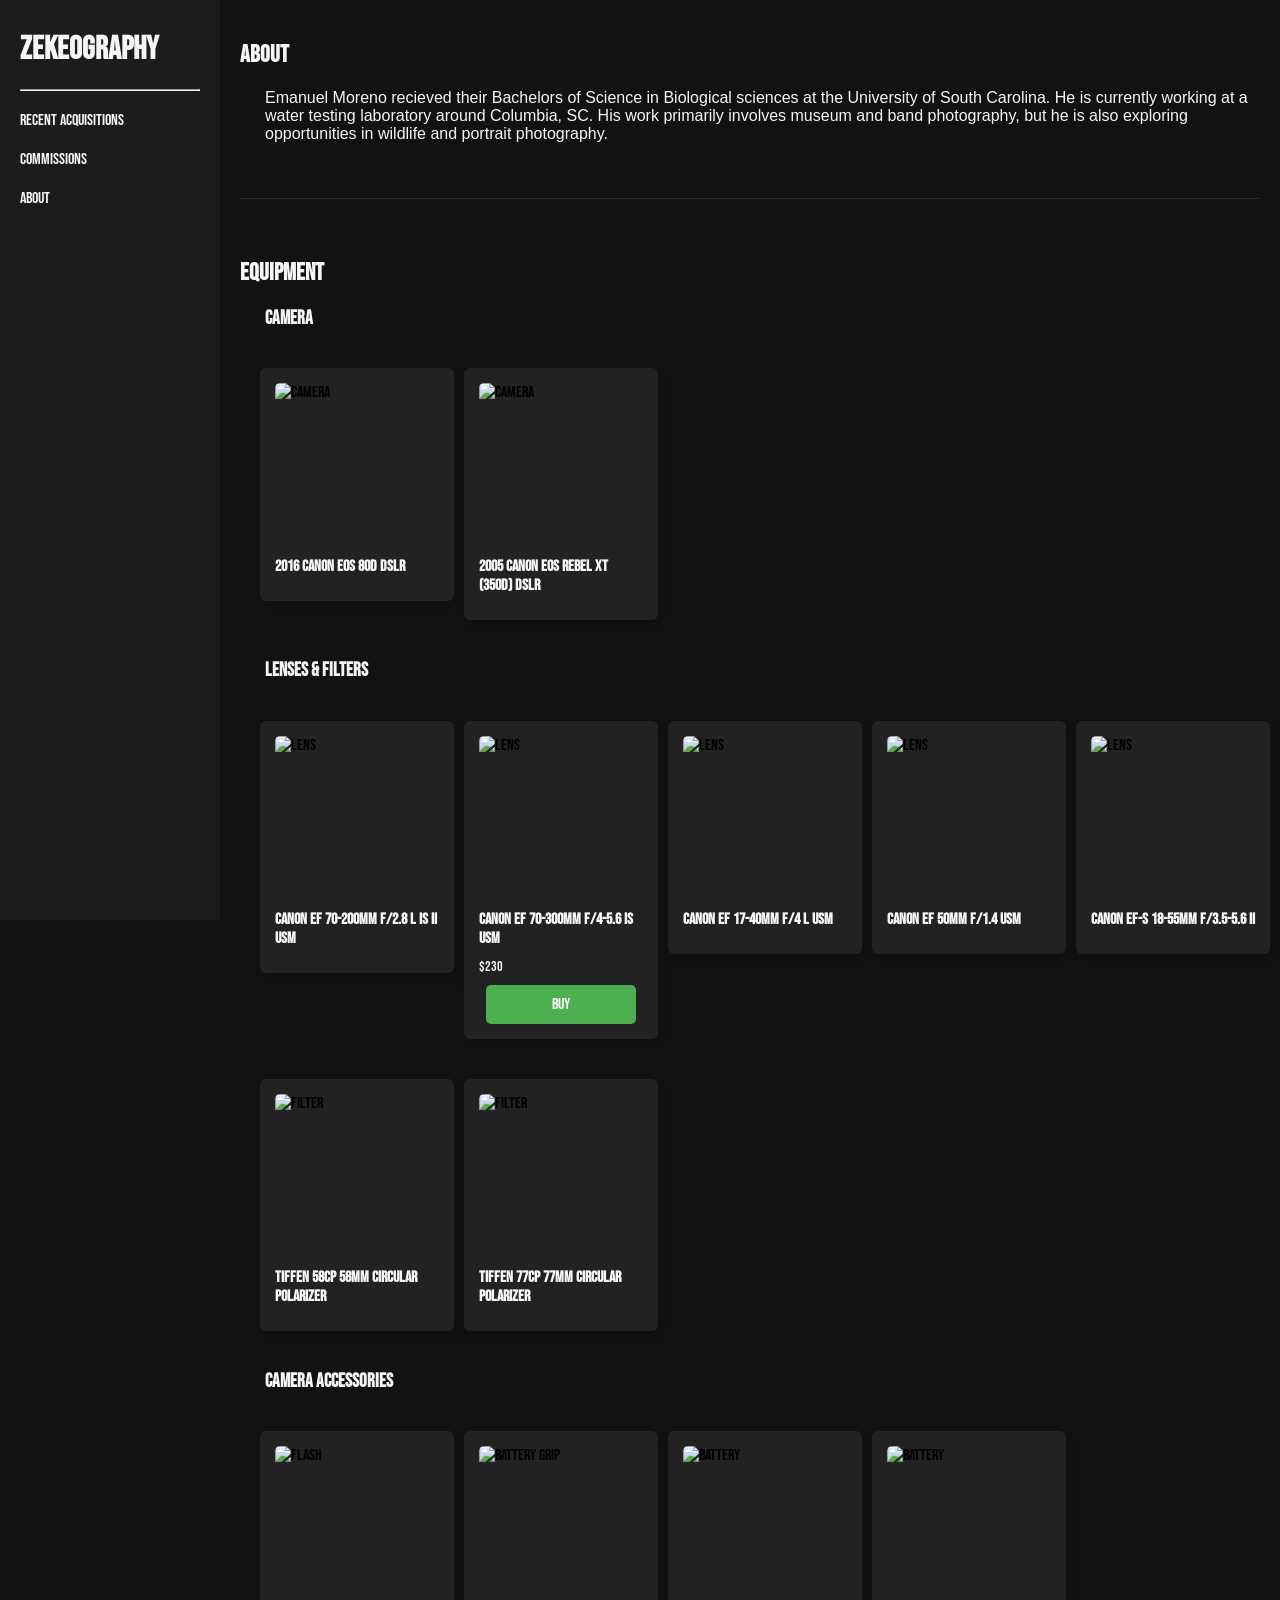
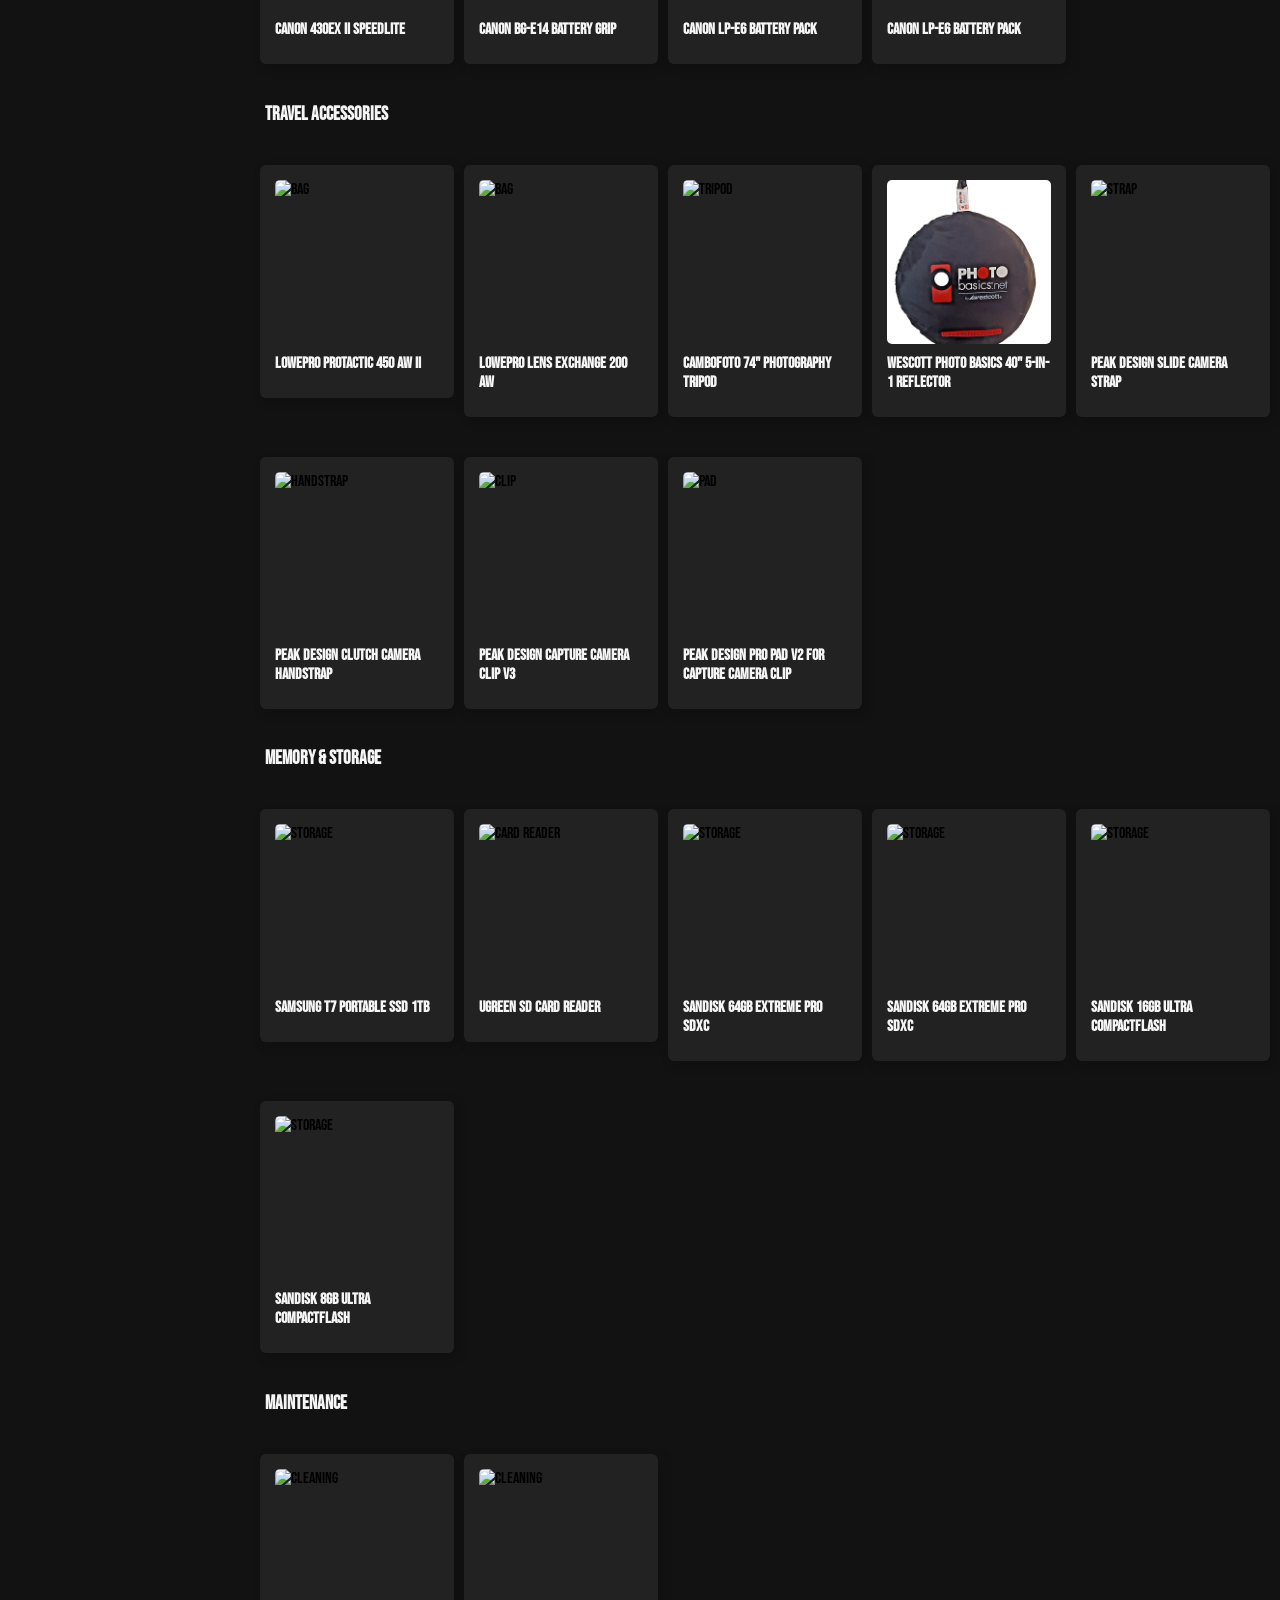
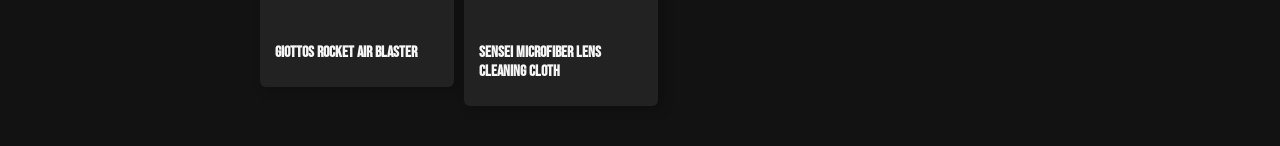
==== about.html @ 1200cd2f "renew domain update 2" ====
<!DOCTYPE html>
<html lang="en">
<head>
    <meta charset="UTF-8">
    <meta name="viewport" content="width=device-width, initial-scale=1.0">
    <title>about | zekeography</title>
    <link rel="icon" type="image/png" href="images/icona.png">
    <link rel="stylesheet" href="css/styles.css">
</head>
<!--CODE BY EMANUEL ADRIAN MORENO-->
<body>
    <script src="scripts/toggleNav.js"></script>
    <button class="sidebar-toggle"></button>
    <div class="container">
        <nav id="sidebar" class="sidebar">
            <ul>
                <li class="sidebarname">zekeography</li>
                <hr>
                <li><a href="gallery.html">recent acquisitions</a></li>
                <li><a href="commissions.html">commissions</a></li>
                <li><a href="about.html">about</a></li>
            </ul>
        </nav>      

        <main class="content">
            <section id="home">
                <div>
                    <h1>About</h1>
                    <p class="ind" style="font-family: Arial, sans-serif;">Emanuel Moreno recieved their Bachelors of Science in Biological sciences at the University of South Carolina. He is currently working at a water testing laboratory around Columbia, SC. His work primarily involves museum and band photography, but he is also exploring opportunities in wildlife and portrait photography.</p>
                    <br><hr class="hr-style"><br>
                    <h2>Equipment</h2>
                    <div class="section">
                        <h3 class="ind">Camera</h3>

                        <div class="grid-container">
                            <div class="grid-item">
                                <img src="images/equipment/80d.png" alt="Camera">
                                <h4>2016 Canon EOS 80D DSLR</h4>
                            </div>
                            <div class="grid-item">
                                <img src="images/equipment/rebelxt.png" alt="Camera">
                                <h4>2005 Canon EOS REBEL XT (350D) DSLR</h4>
                            </div>
                        </div>
                        </div>
                        
                        <div class="section">
                            <h3 class="ind">Lenses & Filters</h3>
                            <div class="grid-container">
                                <div class="grid-item">
                                    <img src="images/equipment/70-200mm.png" alt="Lens">
                                    <h4>Canon EF 70-200mm f/2.8 L IS II USM</h4>
                                </div>
                                <div class="grid-item buy-container">
                                    <img src="images/equipment/70-300mm.png" alt="Lens">
                                    <h4>Canon EF 70-300mm f/4-5.6 IS USM</h4>
                                    <p class="price">$230</p>
                                    <a href="https://account.venmo.com/u/EdibleTwix" target="_blank" class="buy-button">Buy</a>
                                </div>
                                <div class="grid-item">
                                    <img src="images/equipment/17-40mm.png" alt="Lens">
                                    <h4>Canon EF 17-40mm f/4 L USM</h4>
                                </div>
                                <div class="grid-item">
                                    <img src="images/equipment/50mm.png" alt="Lens">
                                    <h4>Canon EF 50mm f/1.4 USM</h4>
                                </div>
                                <div class="grid-item">
                                    <img src="images/equipment/18-55mm.png" alt="Lens">
                                    <h4>Canon EF-S 18-55mm f/3.5-5.6 II</h4>
                                </div>
                                <div class="grid-item">
                                    <img src="images/equipment/tiffen_58mm_cpl.png" alt="Filter">
                                    <h4>Tiffen 58CP 58mm Circular Polarizer</h4>
                                </div>
                                <div class="grid-item">
                                    <img src="images/equipment/tiffen_77mm_cpl.png" alt="Filter">
                                    <h4>Tiffen 77CP 77mm Circular Polarizer</h4>
                                </div>
                            </div>
                        </div>
                        
                        <div class="section">
                            <h3 class="ind">Camera Accessories</h3>
                            <div class="grid-container">
                                <div class="grid-item">
                                    <img src="images/equipment/speedlite.png" alt="Flash">
                                    <h4>Canon 430EX II Speedlite</h4>
                                </div>
                                <div class="grid-item">
                                    <img src="images/equipment/battery_grip.png" alt="Battery Grip">
                                    <h4>Canon BG-E14 Battery Grip</h4>
                                </div>
                                <div class="grid-item">
                                    <img src="images/equipment/battery_pack.png" alt="Battery">
                                    <h4>Canon LP-E6 Battery Pack</h4>
                                </div>
                                <div class="grid-item">
                                    <img src="images/equipment/battery_pack.png" alt="Battery">
                                    <h4>Canon LP-E6 Battery Pack</h4>
                                </div>
                            </div>
                        </div>
                        
                        <div class="section">
                            <h3 class="ind">Travel Accessories</h3>
                            <div class="grid-container">
                                <div class="grid-item">
                                    <img src="images/equipment/lowepro_protactic.png" alt="Bag">
                                    <h4>Lowepro ProTactic 450 AW II</h4>
                                </div>
                                <div class="grid-item">
                                    <img src="images/equipment/lowepro_lens_exchange.png" alt="Bag">
                                    <h4>Lowepro Lens Exchange 200 AW</h4>
                                </div>
                                <div class="grid-item">
                                    <img src="images/equipment/tripod.png" alt="Tripod">
                                    <h4>CAMBOFOTO 74" Photography Tripod</h4>
                                </div>
                                <div class="grid-item">
                                    <img src="images/equipment/reflector.png" alt="Reflector">
                                    <h4>Wescott Photo Basics 40" 5-in-1 Reflector</h4>
                                </div>
                                <div class="grid-item">
                                    <img src="images/equipment/pd_slide.png" alt="Strap">
                                    <h4>Peak Design Slide Camera Strap</h4>
                                </div>
                                <div class="grid-item">
                                    <img src="images/equipment/pd_clutch.png" alt="Handstrap">
                                    <h4>Peak Design Clutch Camera Handstrap</h4>
                                </div>
                                <div class="grid-item">
                                    <img src="images/equipment/pd_clip.png" alt="Clip">
                                    <h4>Peak Design Capture Camera Clip V3</h4>
                                </div>
                                <div class="grid-item">
                                    <img src="images/equipment/pd_pad.png" alt="Pad">
                                    <h4>Peak Design Pro Pad V2 for Capture Camera Clip</h4>
                                </div>
                            </div>
                        </div>
                        
                        <div class="section">
                            <h3 class="ind">Memory & Storage</h3>
                            <div class="grid-container">
                                <div class="grid-item">
                                    <img src="images/equipment/samsung_t7.png" alt="Storage">
                                    <h4>SAMSUNG T7 Portable SSD 1TB</h4>
                                </div>
                                <div class="grid-item">
                                    <img src="images/equipment/ugreen_reader.png" alt="Card Reader">
                                    <h4>UGREEN SD Card Reader</h4>
                                </div>
                                <div class="grid-item">
                                    <img src="images/equipment/sandisk_64.png" alt="Storage">
                                    <h4>SanDisk 64GB Extreme PRO SDXC</h4>
                                </div>
                                <div class="grid-item">
                                    <img src="images/equipment/sandisk_64.png" alt="Storage">
                                    <h4>SanDisk 64GB Extreme PRO SDXC</h4>
                                </div>
                                <div class="grid-item">
                                    <img src="images/equipment/sandisk_16.png" alt="Storage">
                                    <h4>SanDisk 16GB Ultra CompactFlash</h4>
                                </div>
                                <div class="grid-item">
                                    <img src="images/equipment/sandisk_8.png" alt="Storage">
                                    <h4>SanDisk 8GB Ultra CompactFlash</h4>
                                </div>
                            </div>
                        </div>
                        
                        <div class="section">
                            <h3 class="ind">Maintenance</h3>
                            <div class="grid-container">
                                <div class="grid-item">
                                    <img src="images/equipment/giottos_rocket.png" alt="Cleaning">
                                    <h4>Giottos Rocket Air Blaster</h4>
                                </div>
                                <div class="grid-item">
                                    <img src="images/equipment/sensei_microfiber.png" alt="Cleaning">
                                    <h4>Sensei Microfiber Lens Cleaning Cloth</h4>
                                </div>
                            </div>
                        </div>

                </div>
            </section>
        </main>
    </div>
    <div id="footer"></div>
    <script src="scripts/loadFooter.js"></script>
</body>
</html>
---- css/styles.css ----
/* GENERAL */
@font-face {
    font-family: 'Bebas Neue';
    src: url('../fonts/BebasNeue-Regular.ttf') format('truetype');
    font-weight: normal;
    font-style: normal;
}

body {
    margin: 0;
    font-family: 'Bebas Neue', sans-serif;
    background-color: #121212 ;
}

.container {
    display: flex;
}

.sidebar {
    width: 200px;
    background-color: #1C1C1C ;
    padding: 10px;
    position: fixed;
    height: 100%;
    left: 0;
    transition: left 0.3s ease;
    z-index: 1000;
}

.sidebar ul {
    list-style-type: none;
    padding: 0;
    margin-left: 10px;
    margin-right: 10px;
}

.sidebar ul li {
    margin: 20px 0;
}

.sidebar ul li a {
    color: #F5F5F5 ;
    text-decoration: none;
}

.sidebarname {
    color: #F5F5F5 ;
    text-decoration: none;
    font-size: 24pt;
    font-weight: bold;
}

.sidebar ul li a:hover {
    text-decoration: underline;
}

.sidebar.closed {
    left: -220px;
}

.sidebar-toggle {
    display: none;
    width: 30px;
    height: 60px;
    font-size: 16px;
    background-color: #333;
    color: #F5F5F5 ;
    border: none;
    cursor: pointer;
    position: fixed;
    top: 50%;
    transform: translateY(-50%);
    z-index: 1000;
    transition: left 0.3s ease;
}

.content {
    padding: 20px;
    width: 100%;
    margin-left: 220px;
}

.ind {
    margin-left: 25px;
}

p, h1, h2, h3, footer, label {
    color: #F5F5F5 ;
}

a:hover {
    text-decoration: none;
}

.hr-style {
    border: none;
    height: 1px;
    background-color: #2B2B2B;
    margin: 20px 0;
}

/* HOME */
h4 {
    color: #F5F5F5 ;
    margin-top: 10px;
    margin-bottom: 10px;
}
.grid-container {
    display: grid;
    grid-template-columns: repeat(auto-fill, minmax(150px, 1fr));
    gap: 40px;
    padding: 20px;
    max-width: 100%;
    margin: 0;
    justify-content: start;
}

.grid-item {
    background: #222;
    width: 100%;
    aspect-ratio: 1 / 1;
    padding: 15px;
    border-radius: 6px;
    box-shadow: 4px 4px 12px rgba(0, 0, 0, 0.2);
    display: flex;
    flex-direction: column;
    align-items: start;
    justify-content: space-between;
    transition: transform 0.2s ease-in-out, box-shadow 0.2s ease-in-out;
    box-sizing: content-box;
}

.grid-item:hover {
    box-shadow: 6px 6px 15px rgba(0, 0, 0, 0.3);
}

.grid-item img {
    width: 100%;
    height: 100%;
    aspect-ratio: 1 / 1;
    object-fit: cover;
    border-radius: 5px;
}

.grid-item p {
    color: #f0f0f0;
    font-size: 14px;
    font-weight: 500;
    margin: 0;
    text-align: left;
}

.buy-button {
    background-color: #4CAF50;
    color: white;
    padding: 10px 40%;
    text-decoration: none;
    text-align: center;
    margin-top: 10px;
    border-radius: 5px;
    align-self: center;
}
.buy-button:hover {
    background-color: #378139;
}

/* GALLERY */
.gallery {
    display: flex;
    flex-wrap: wrap;
    justify-content: center;
    gap: 20px;
    margin: auto;
}

.gallery-item {
    width: 48%;
    margin: 1% 0;
    aspect-ratio: 1 / 1;
    display: flex;
    flex-direction: column;
    align-items: center;
}

.gallery-item img {
    width: 100%;
    height: 100%;
    max-height: 100%;
    object-fit: contain;
    cursor: pointer;
    transition: filter 0.3s ease;
}

.gallery-item img:hover {
    filter: brightness(70%);
}

.modal {
    display: none;
    position: fixed;
    top: 0;
    left: 0;
    width: 100%;
    height: 100%;
    background: rgba(0, 0, 0, 0.8);
    z-index: 1000;
    justify-content: center;
    align-items: center;
    opacity: 0;
    transition: opacity 0.3s ease;
}

.modal.active {
    display: flex;
    opacity: 1;
}

.modal img {
    max-width: 80%;
    max-height: 80%;
    object-fit: contain;
    z-index: 1;
    transition: transform 0.5s ease; 
}

.rotate-90 {
    transform: rotate(90deg);
}

.rotate-180 {
    transform: rotate(180deg);
}

.rotate-270 {
    transform: rotate(270deg);
}

.rotate-360 {
    transform: rotate(360deg);
}

.modal-controls {
    text-align: center;
    z-index: 10;
    position: fixed;
    bottom: 75px;
    left: 50%;
    transform: translateX(-50%);
}

.modal-controls button {
    background-color: #333;
    color: #F5F5F5;
    border: none;
    padding: 10px;
    margin: 5px;
    cursor: pointer;
    font-size: 16px;
}

.modal-controls button:hover {
    background-color: #555;
}

.blurred {
    filter: blur(5px);
}

.close {
    position: absolute;
    top: 20px;
    right: 30px;
    color: #F5F5F5;
    font-size: 40px;
    cursor: pointer;
    z-index: 10;
}

/* FOOTER */
footer {
    padding: 20px;
    margin-left: 220px;
    box-sizing: border-box;
    display: block;
    text-align: center;
}

.social-icons {
    width: calc(100%-220px);
    display: flex;
    justify-content: center;
    gap: 20px;
}

/* Mobile View */
@media (max-width: 800px) {
    .sidebar {
        left: -220px;
    }

    .sidebar.open {
        left: 0;
    }

    .sidebar-toggle {
        display: block;
        left: 0;
    }

    .content {
        padding: 20px;
        margin-left: 0;
    }

    footer {
        margin-left: 0px;
    }
    
    .gallery-item {
        width: 44%;
    }
}

/* Image rotation handling for modal */
@media (max-width: 600px) {
    .modal-content {
        max-width: 100%;
        max-height: 100%;
    }

    .modal-controls button {
        font-size: 14px;
        padding: 8px;
    }
}
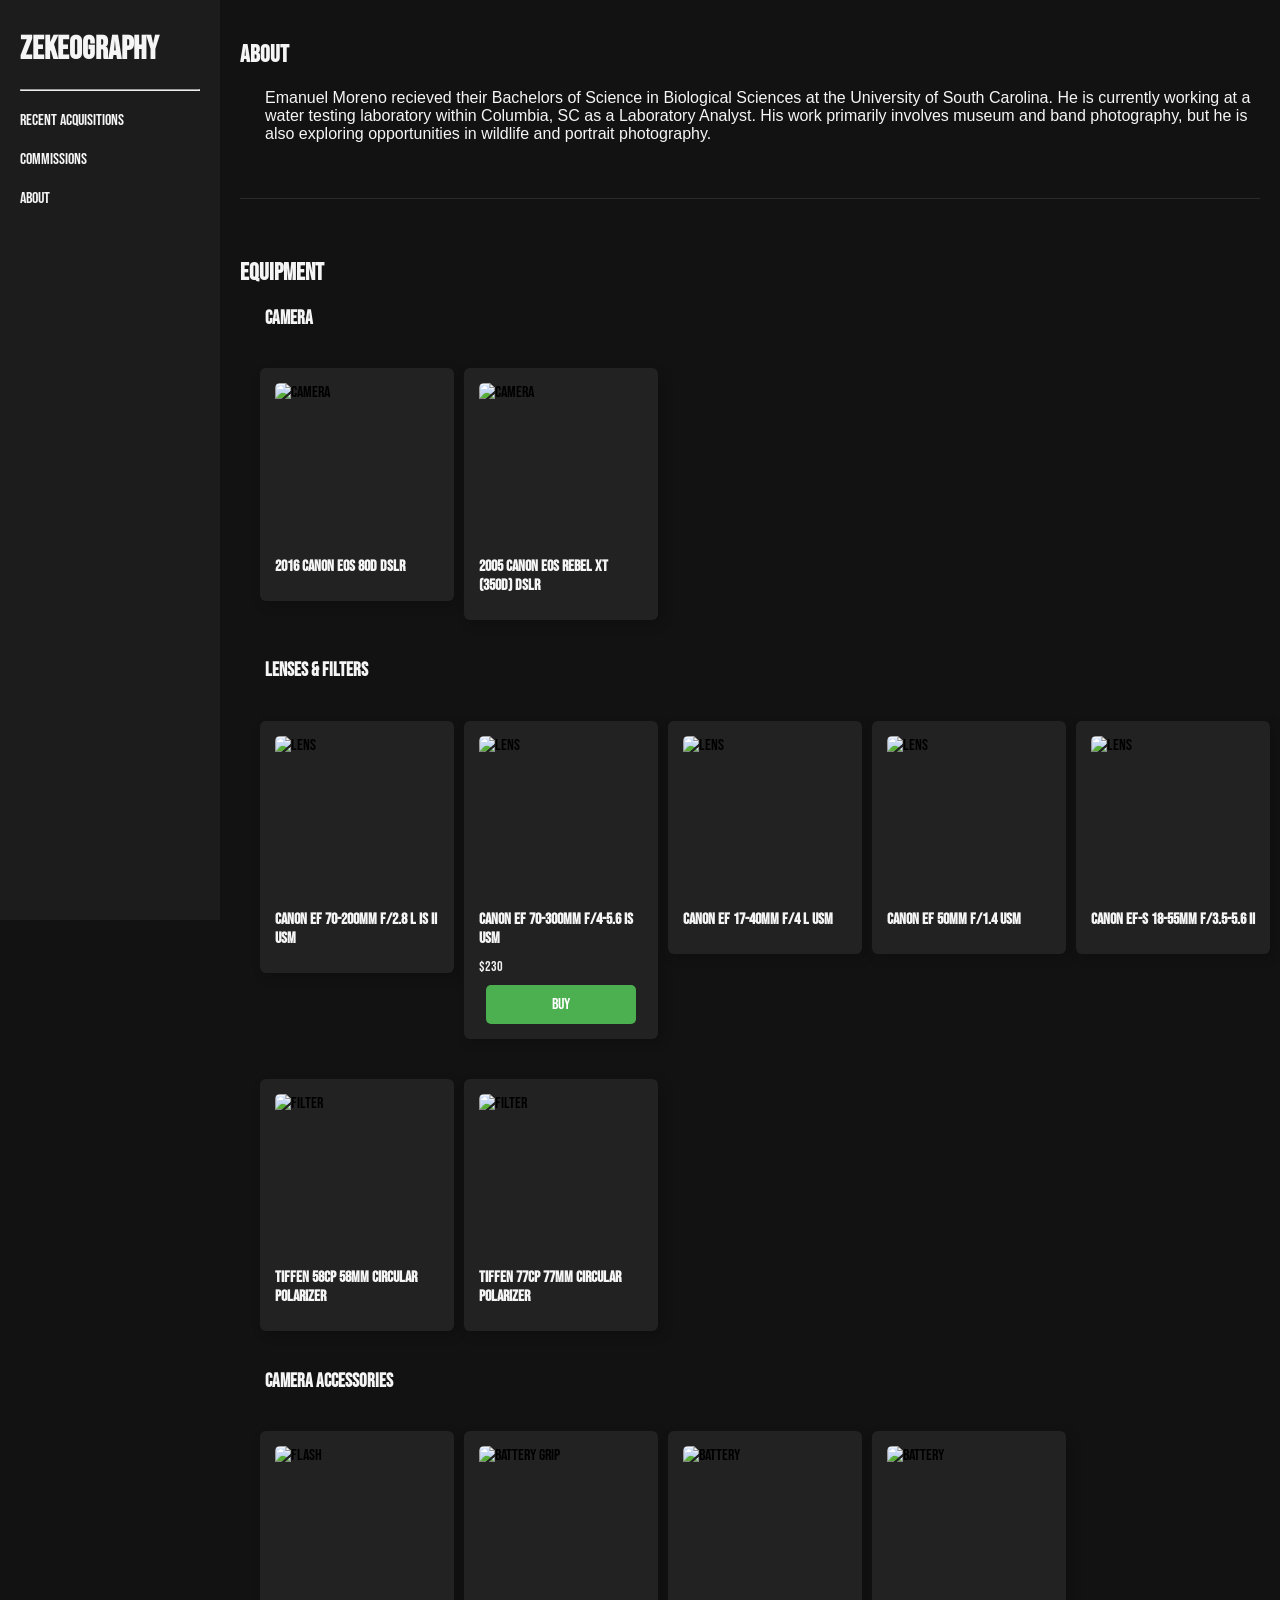
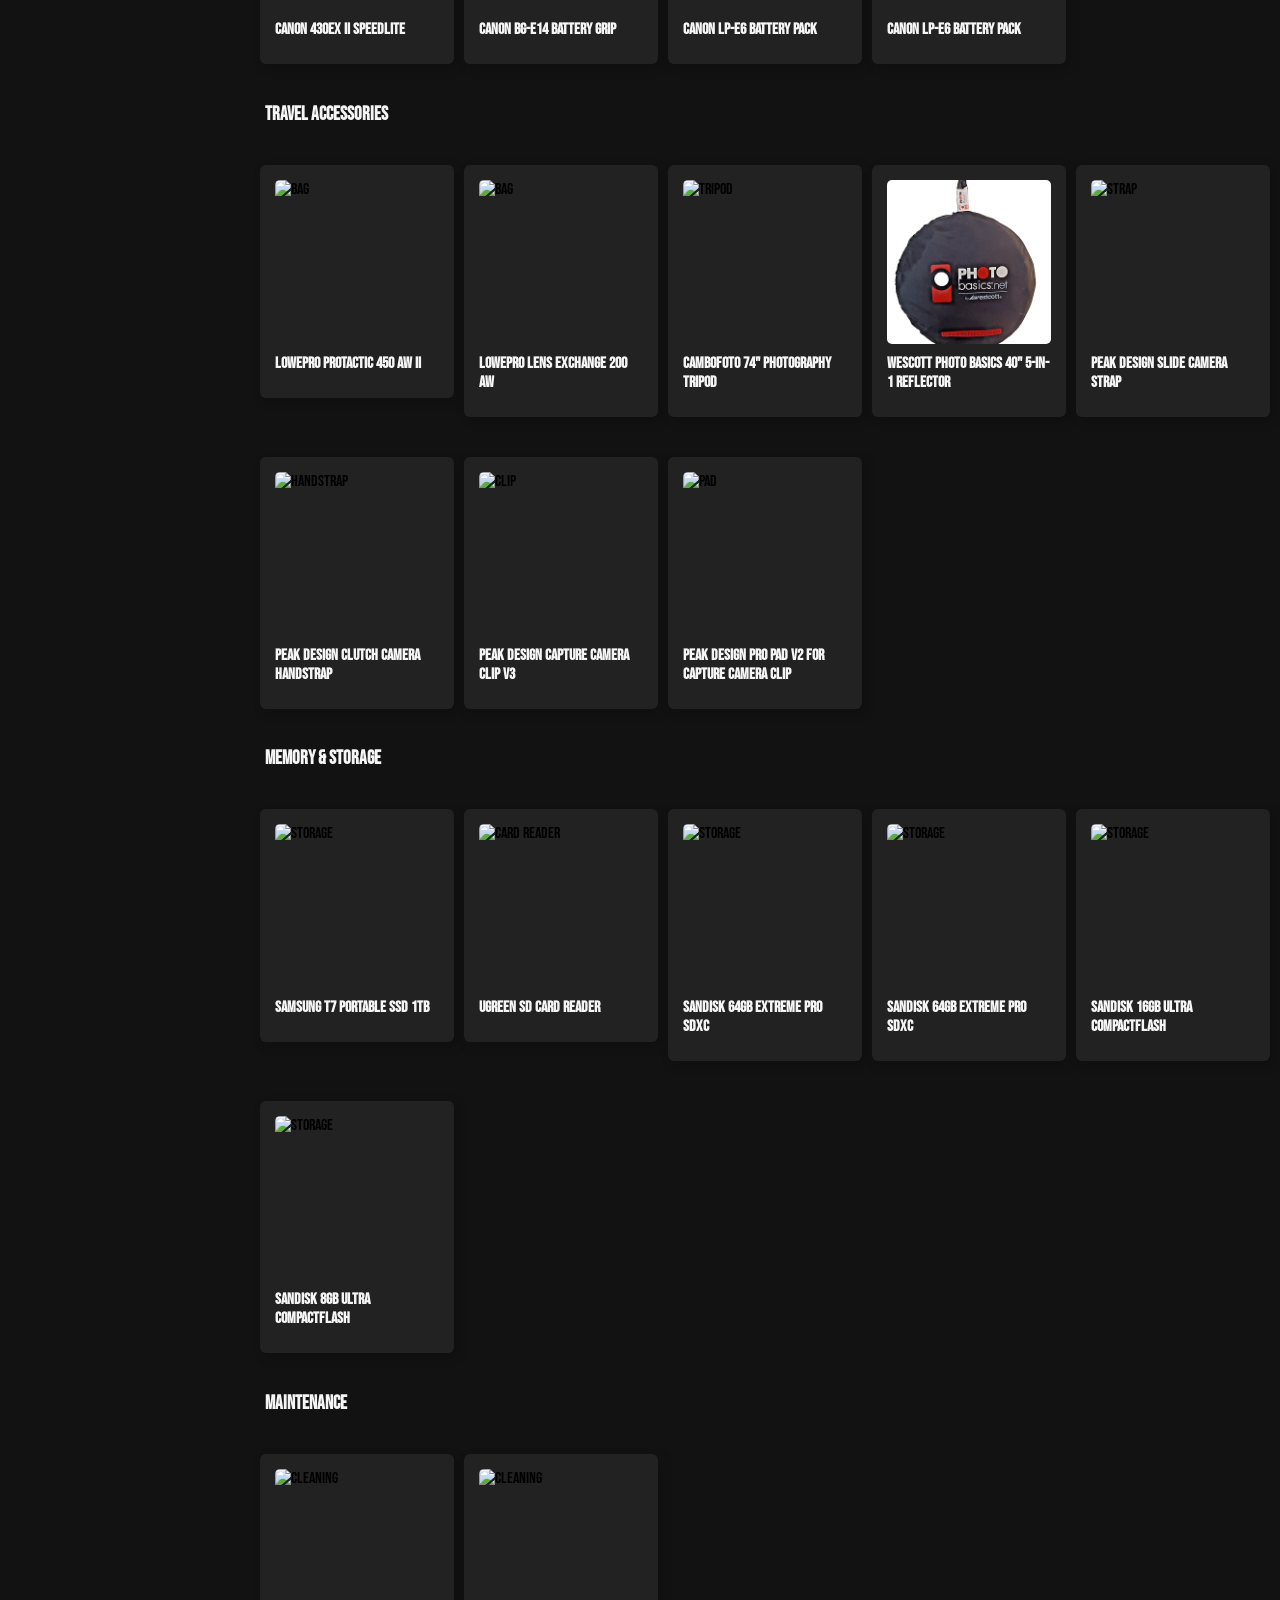
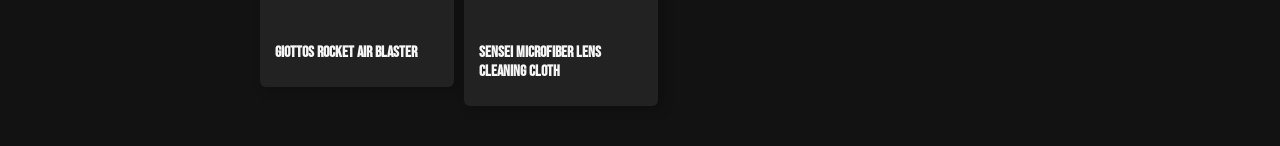
==== commit a8a85510: "about update" ====
--- a/about.html
+++ b/about.html
@@ -26,7 +26,7 @@
             <section id="home">
                 <div>
                     <h1>About</h1>
-                    <p class="ind" style="font-family: Arial, sans-serif;">Emanuel Moreno recieved their Bachelors of Science in Biological sciences at the University of South Carolina. He is currently working at a water testing laboratory around Columbia, SC. His work primarily involves museum and band photography, but he is also exploring opportunities in wildlife and portrait photography.</p>
+                    <p class="ind" style="font-family: Arial, sans-serif;">Emanuel Moreno recieved their Bachelors of Science in Biological Sciences at the University of South Carolina. He is currently working at a water testing laboratory within Columbia, SC as a Laboratory Analyst. His work primarily involves museum and band photography, but he is also exploring opportunities in wildlife and portrait photography.</p>
                     <br><hr class="hr-style"><br>
                     <h2>Equipment</h2>
                     <div class="section">
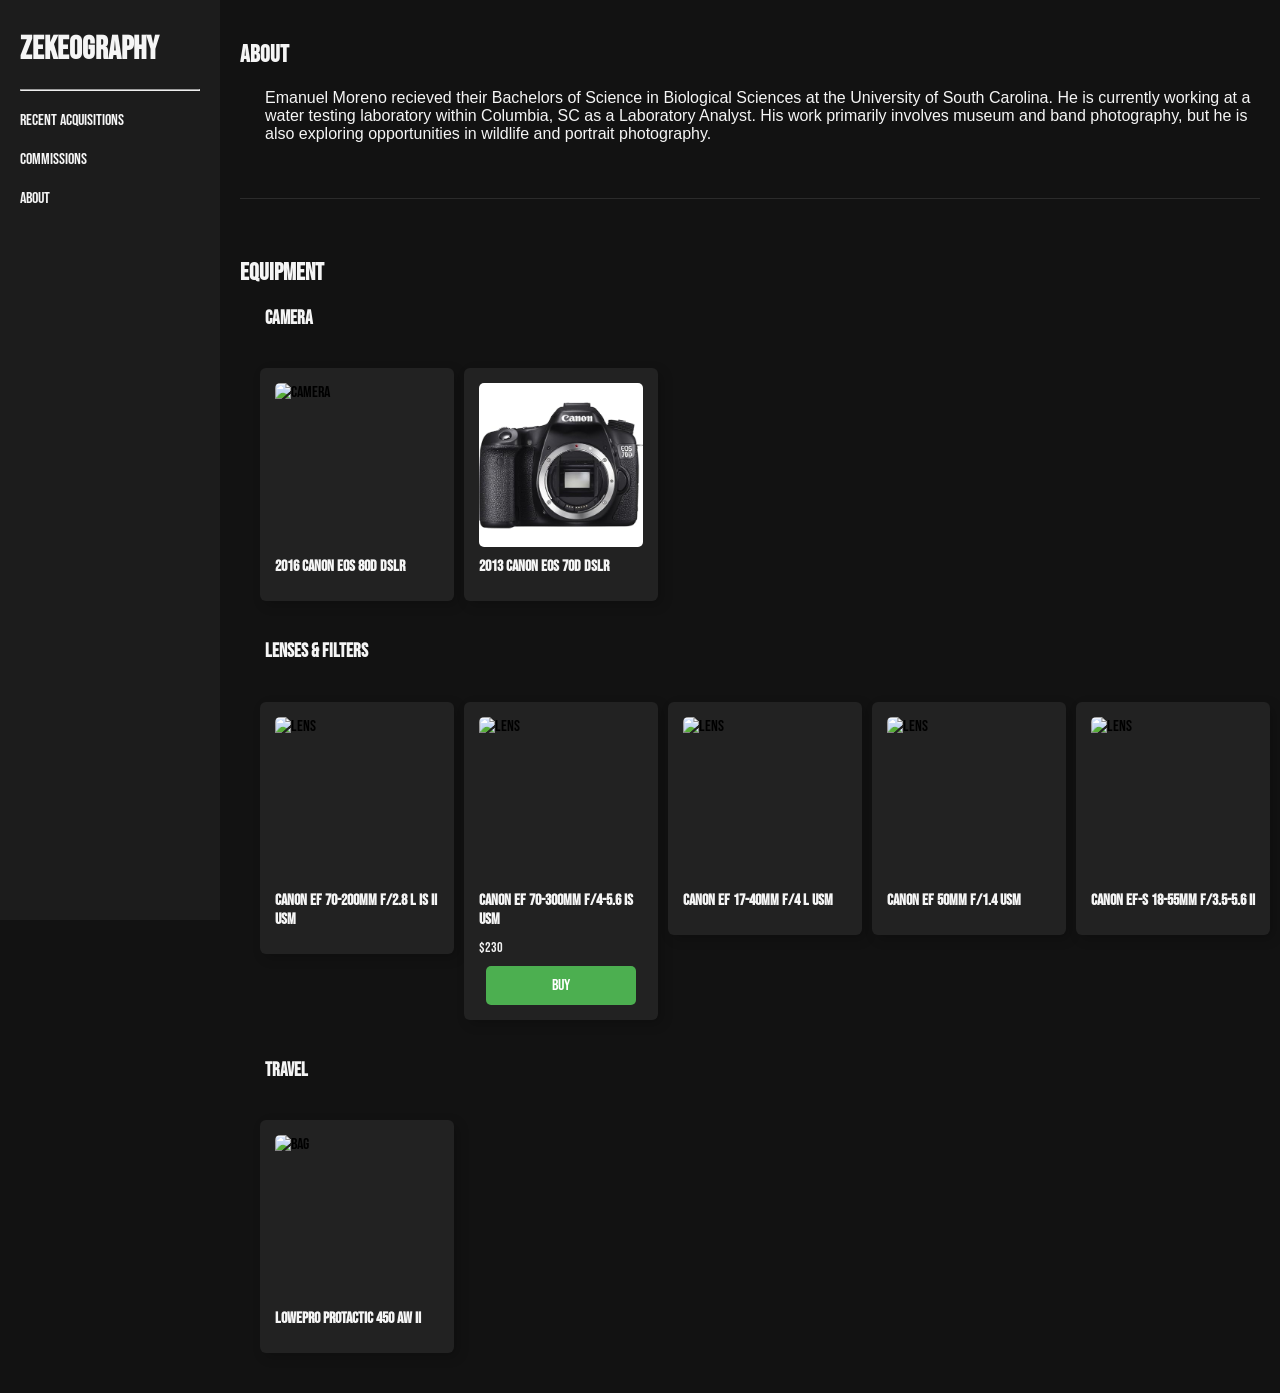
==== commit a90f2aa2: "about.html equipment update" ====
--- a/about.html
+++ b/about.html
@@ -25,165 +25,59 @@
         <main class="content">
             <section id="home">
                 <div>
-                    <h1>About</h1>
+                    <h2>About</h2>
                     <p class="ind" style="font-family: Arial, sans-serif;">Emanuel Moreno recieved their Bachelors of Science in Biological Sciences at the University of South Carolina. He is currently working at a water testing laboratory within Columbia, SC as a Laboratory Analyst. His work primarily involves museum and band photography, but he is also exploring opportunities in wildlife and portrait photography.</p>
                     <br><hr class="hr-style"><br>
                     <h2>Equipment</h2>
                     <div class="section">
                         <h3 class="ind">Camera</h3>
-
                         <div class="grid-container">
                             <div class="grid-item">
                                 <img src="images/equipment/80d.png" alt="Camera">
                                 <h4>2016 Canon EOS 80D DSLR</h4>
                             </div>
                             <div class="grid-item">
-                                <img src="images/equipment/rebelxt.png" alt="Camera">
-                                <h4>2005 Canon EOS REBEL XT (350D) DSLR</h4>
+                                <img src="images/equipment/70d.jpg" alt="Camera">
+                                <h4>2013 Canon EOS 70D DSLR</h4>
                             </div>
                         </div>
-                        </div>
-                        
-                        <div class="section">
-                            <h3 class="ind">Lenses & Filters</h3>
-                            <div class="grid-container">
-                                <div class="grid-item">
-                                    <img src="images/equipment/70-200mm.png" alt="Lens">
-                                    <h4>Canon EF 70-200mm f/2.8 L IS II USM</h4>
-                                </div>
-                                <div class="grid-item buy-container">
-                                    <img src="images/equipment/70-300mm.png" alt="Lens">
-                                    <h4>Canon EF 70-300mm f/4-5.6 IS USM</h4>
-                                    <p class="price">$230</p>
-                                    <a href="https://account.venmo.com/u/EdibleTwix" target="_blank" class="buy-button">Buy</a>
-                                </div>
-                                <div class="grid-item">
-                                    <img src="images/equipment/17-40mm.png" alt="Lens">
-                                    <h4>Canon EF 17-40mm f/4 L USM</h4>
-                                </div>
-                                <div class="grid-item">
-                                    <img src="images/equipment/50mm.png" alt="Lens">
-                                    <h4>Canon EF 50mm f/1.4 USM</h4>
-                                </div>
-                                <div class="grid-item">
-                                    <img src="images/equipment/18-55mm.png" alt="Lens">
-                                    <h4>Canon EF-S 18-55mm f/3.5-5.6 II</h4>
-                                </div>
-                                <div class="grid-item">
-                                    <img src="images/equipment/tiffen_58mm_cpl.png" alt="Filter">
-                                    <h4>Tiffen 58CP 58mm Circular Polarizer</h4>
-                                </div>
-                                <div class="grid-item">
-                                    <img src="images/equipment/tiffen_77mm_cpl.png" alt="Filter">
-                                    <h4>Tiffen 77CP 77mm Circular Polarizer</h4>
-                                </div>
+                    </div>
+                    <div class="section">
+                        <h3 class="ind">Lenses & Filters</h3>
+                        <div class="grid-container">
+                            <div class="grid-item">
+                                <img src="images/equipment/70-200mm.png" alt="Lens">
+                                <h4>Canon EF 70-200mm f/2.8 L IS II USM</h4>
+                            </div>
+                            <div class="grid-item buy-container">
+                                <img src="images/equipment/70-300mm.png" alt="Lens">
+                                <h4>Canon EF 70-300mm f/4-5.6 IS USM</h4>
+                                <p class="price">$230</p>
+                                <a href="https://account.venmo.com/u/EdibleTwix" target="_blank" class="buy-button">Buy</a>
+                            </div>
+                            <div class="grid-item">
+                                <img src="images/equipment/17-40mm.png" alt="Lens">
+                                <h4>Canon EF 17-40mm f/4 L USM</h4>
+                            </div>
+                            <div class="grid-item">
+                                <img src="images/equipment/50mm.png" alt="Lens">
+                                <h4>Canon EF 50mm f/1.4 USM</h4>
+                            </div>
+                            <div class="grid-item">
+                                <img src="images/equipment/18-55mm.png" alt="Lens">
+                                <h4>Canon EF-S 18-55mm f/3.5-5.6 II</h4>
                             </div>
                         </div>
-                        
-                        <div class="section">
-                            <h3 class="ind">Camera Accessories</h3>
-                            <div class="grid-container">
-                                <div class="grid-item">
-                                    <img src="images/equipment/speedlite.png" alt="Flash">
-                                    <h4>Canon 430EX II Speedlite</h4>
-                                </div>
-                                <div class="grid-item">
-                                    <img src="images/equipment/battery_grip.png" alt="Battery Grip">
-                                    <h4>Canon BG-E14 Battery Grip</h4>
-                                </div>
-                                <div class="grid-item">
-                                    <img src="images/equipment/battery_pack.png" alt="Battery">
-                                    <h4>Canon LP-E6 Battery Pack</h4>
-                                </div>
-                                <div class="grid-item">
-                                    <img src="images/equipment/battery_pack.png" alt="Battery">
-                                    <h4>Canon LP-E6 Battery Pack</h4>
-                                </div>
+                    </div>
+                    <div class="section">
+                        <h3 class="ind">Travel</h3>
+                        <div class="grid-container">
+                            <div class="grid-item">
+                                <img src="images/equipment/lowepro_protactic.png" alt="Bag">
+                                <h4>Lowepro ProTactic 450 AW II</h4>
                             </div>
                         </div>
-                        
-                        <div class="section">
-                            <h3 class="ind">Travel Accessories</h3>
-                            <div class="grid-container">
-                                <div class="grid-item">
-                                    <img src="images/equipment/lowepro_protactic.png" alt="Bag">
-                                    <h4>Lowepro ProTactic 450 AW II</h4>
-                                </div>
-                                <div class="grid-item">
-                                    <img src="images/equipment/lowepro_lens_exchange.png" alt="Bag">
-                                    <h4>Lowepro Lens Exchange 200 AW</h4>
-                                </div>
-                                <div class="grid-item">
-                                    <img src="images/equipment/tripod.png" alt="Tripod">
-                                    <h4>CAMBOFOTO 74" Photography Tripod</h4>
-                                </div>
-                                <div class="grid-item">
-                                    <img src="images/equipment/reflector.png" alt="Reflector">
-                                    <h4>Wescott Photo Basics 40" 5-in-1 Reflector</h4>
-                                </div>
-                                <div class="grid-item">
-                                    <img src="images/equipment/pd_slide.png" alt="Strap">
-                                    <h4>Peak Design Slide Camera Strap</h4>
-                                </div>
-                                <div class="grid-item">
-                                    <img src="images/equipment/pd_clutch.png" alt="Handstrap">
-                                    <h4>Peak Design Clutch Camera Handstrap</h4>
-                                </div>
-                                <div class="grid-item">
-                                    <img src="images/equipment/pd_clip.png" alt="Clip">
-                                    <h4>Peak Design Capture Camera Clip V3</h4>
-                                </div>
-                                <div class="grid-item">
-                                    <img src="images/equipment/pd_pad.png" alt="Pad">
-                                    <h4>Peak Design Pro Pad V2 for Capture Camera Clip</h4>
-                                </div>
-                            </div>
-                        </div>
-                        
-                        <div class="section">
-                            <h3 class="ind">Memory & Storage</h3>
-                            <div class="grid-container">
-                                <div class="grid-item">
-                                    <img src="images/equipment/samsung_t7.png" alt="Storage">
-                                    <h4>SAMSUNG T7 Portable SSD 1TB</h4>
-                                </div>
-                                <div class="grid-item">
-                                    <img src="images/equipment/ugreen_reader.png" alt="Card Reader">
-                                    <h4>UGREEN SD Card Reader</h4>
-                                </div>
-                                <div class="grid-item">
-                                    <img src="images/equipment/sandisk_64.png" alt="Storage">
-                                    <h4>SanDisk 64GB Extreme PRO SDXC</h4>
-                                </div>
-                                <div class="grid-item">
-                                    <img src="images/equipment/sandisk_64.png" alt="Storage">
-                                    <h4>SanDisk 64GB Extreme PRO SDXC</h4>
-                                </div>
-                                <div class="grid-item">
-                                    <img src="images/equipment/sandisk_16.png" alt="Storage">
-                                    <h4>SanDisk 16GB Ultra CompactFlash</h4>
-                                </div>
-                                <div class="grid-item">
-                                    <img src="images/equipment/sandisk_8.png" alt="Storage">
-                                    <h4>SanDisk 8GB Ultra CompactFlash</h4>
-                                </div>
-                            </div>
-                        </div>
-                        
-                        <div class="section">
-                            <h3 class="ind">Maintenance</h3>
-                            <div class="grid-container">
-                                <div class="grid-item">
-                                    <img src="images/equipment/giottos_rocket.png" alt="Cleaning">
-                                    <h4>Giottos Rocket Air Blaster</h4>
-                                </div>
-                                <div class="grid-item">
-                                    <img src="images/equipment/sensei_microfiber.png" alt="Cleaning">
-                                    <h4>Sensei Microfiber Lens Cleaning Cloth</h4>
-                                </div>
-                            </div>
-                        </div>
-
+                    </div>
                 </div>
             </section>
         </main>
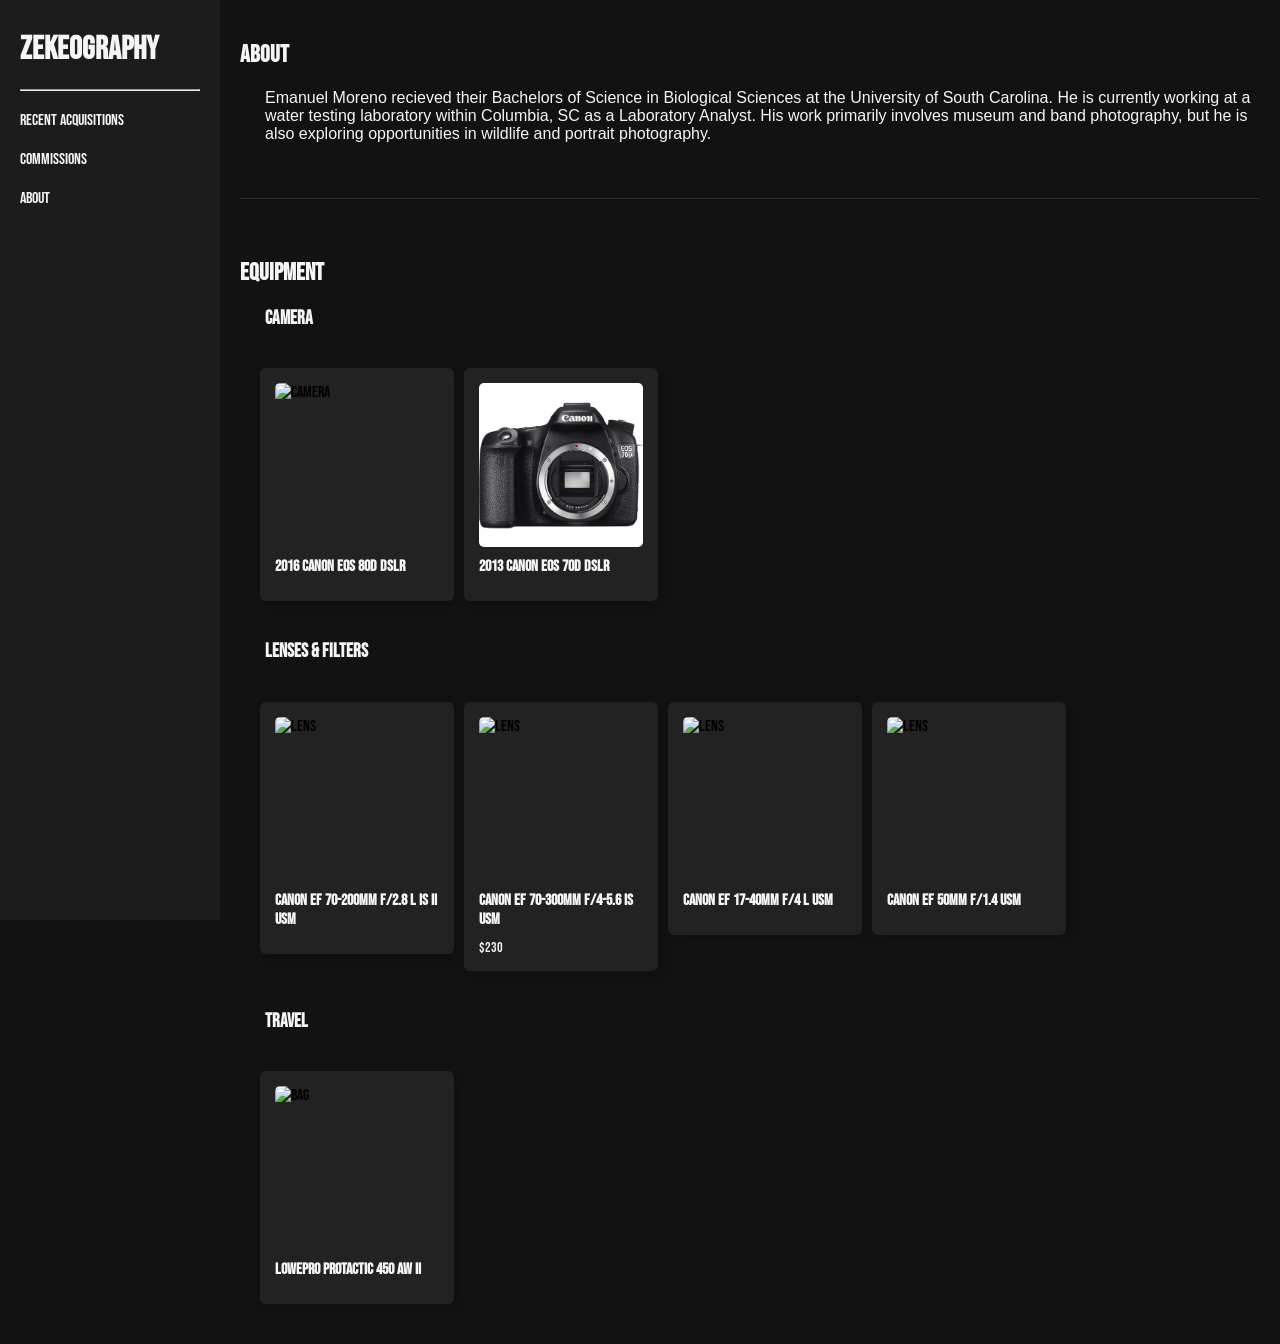
==== commit d7a606a9: "about update" ====
--- a/about.html
+++ b/about.html
@@ -53,7 +53,7 @@
                                 <img src="images/equipment/70-300mm.png" alt="Lens">
                                 <h4>Canon EF 70-300mm f/4-5.6 IS USM</h4>
                                 <p class="price">$230</p>
-                                <a href="https://account.venmo.com/u/EdibleTwix" target="_blank" class="buy-button">Buy</a>
+                                <!-- <a href="https://account.venmo.com/u/EdibleTwix" target="_blank" class="buy-button">Buy</a> -->
                             </div>
                             <div class="grid-item">
                                 <img src="images/equipment/17-40mm.png" alt="Lens">
@@ -62,10 +62,6 @@
                             <div class="grid-item">
                                 <img src="images/equipment/50mm.png" alt="Lens">
                                 <h4>Canon EF 50mm f/1.4 USM</h4>
-                            </div>
-                            <div class="grid-item">
-                                <img src="images/equipment/18-55mm.png" alt="Lens">
-                                <h4>Canon EF-S 18-55mm f/3.5-5.6 II</h4>
                             </div>
                         </div>
                     </div>
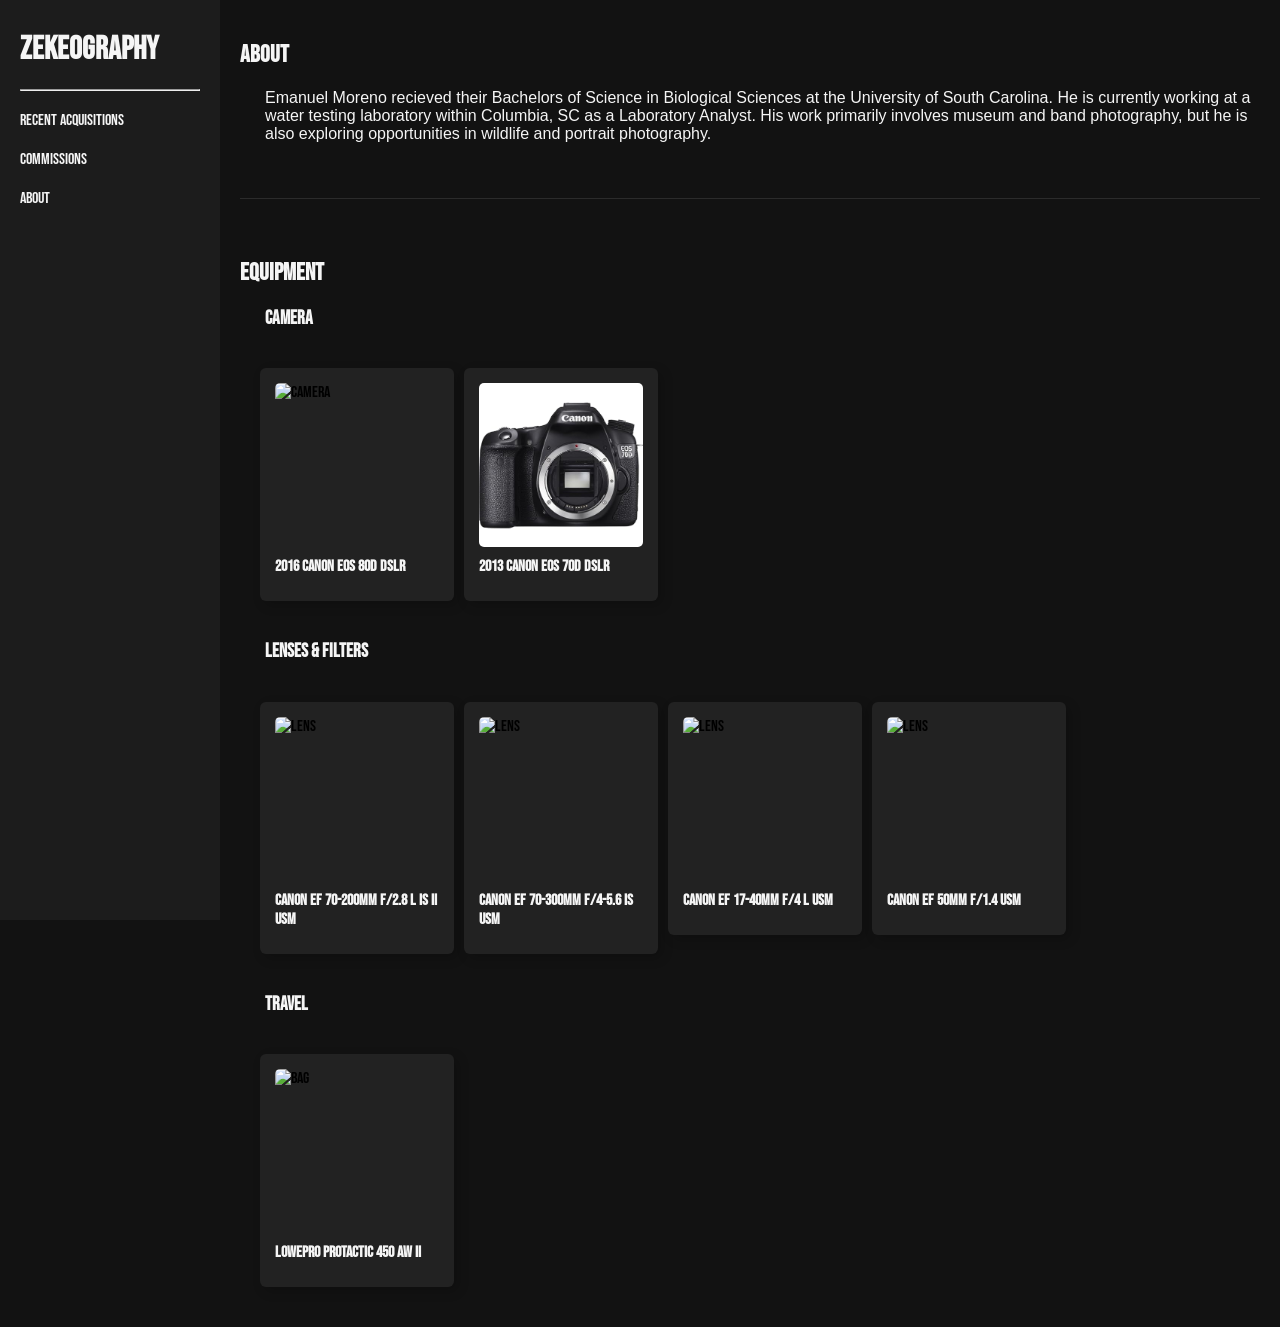
==== commit 073ca729: "ABOUT UPDATE" ====
--- a/about.html
+++ b/about.html
@@ -52,7 +52,7 @@
                             <div class="grid-item buy-container">
                                 <img src="images/equipment/70-300mm.png" alt="Lens">
                                 <h4>Canon EF 70-300mm f/4-5.6 IS USM</h4>
-                                <p class="price">$230</p>
+                                <!-- <p class="price">$230</p>
                                 <!-- <a href="https://account.venmo.com/u/EdibleTwix" target="_blank" class="buy-button">Buy</a> -->
                             </div>
                             <div class="grid-item">
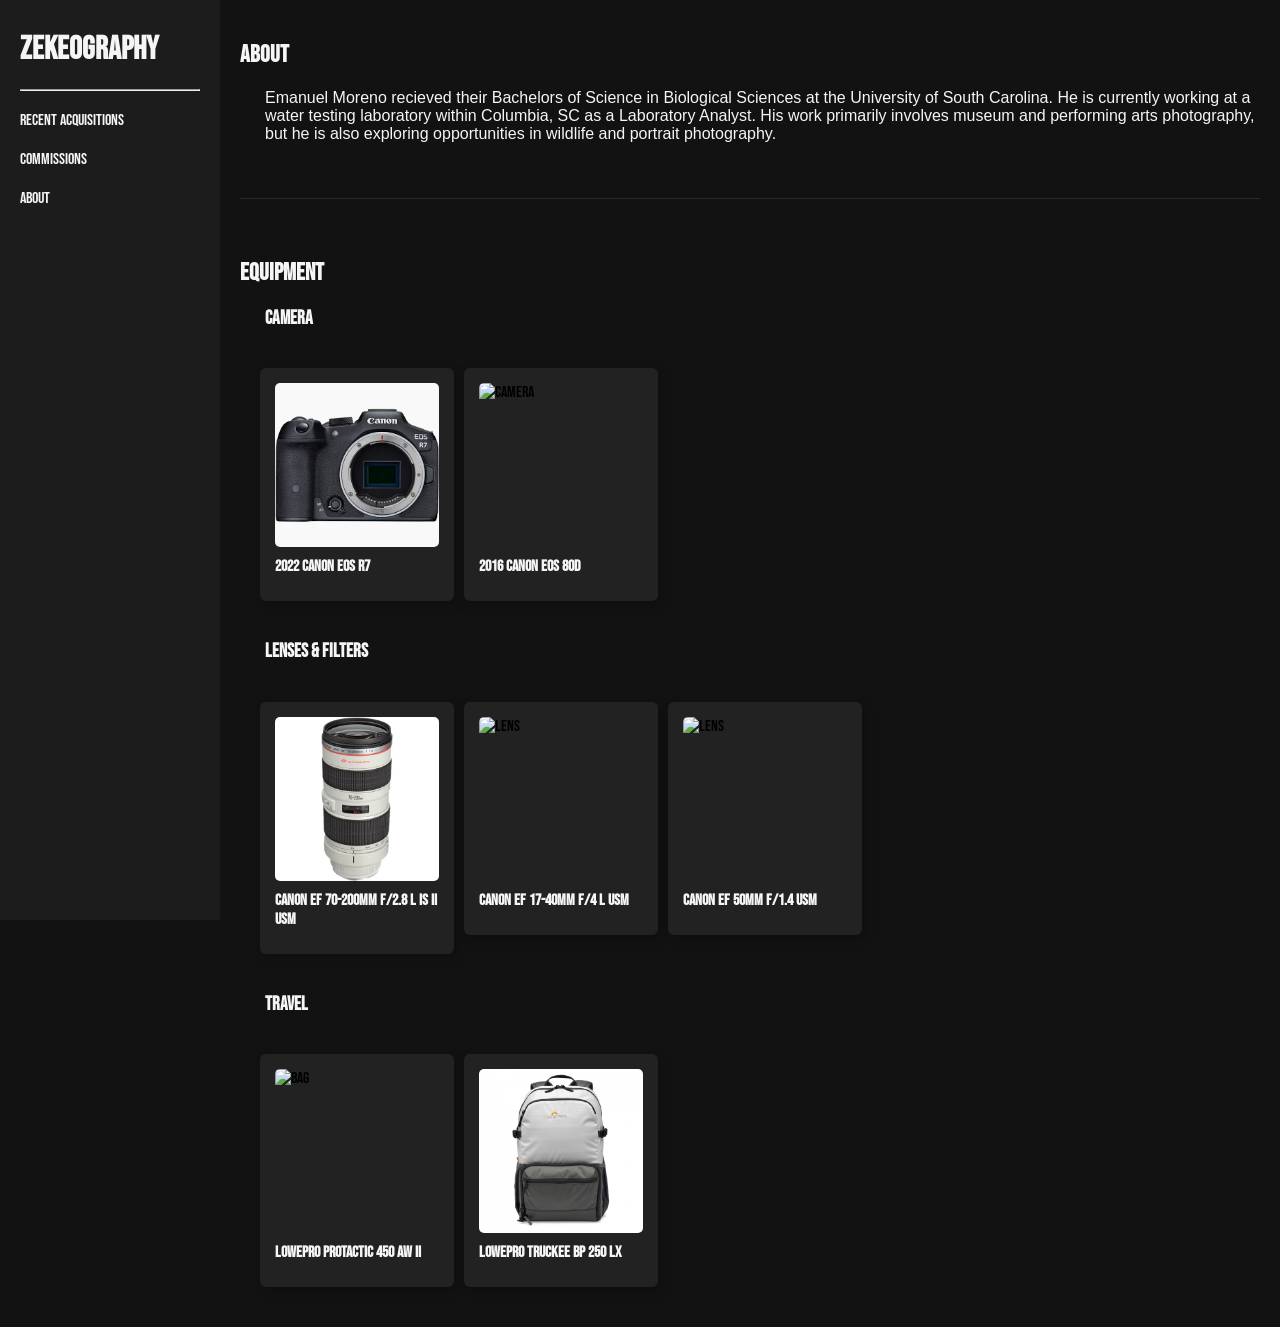
==== commit 55b4b7ae: "update" ====
--- a/about.html
+++ b/about.html
@@ -26,19 +26,20 @@
             <section id="home">
                 <div>
                     <h2>About</h2>
-                    <p class="ind" style="font-family: Arial, sans-serif;">Emanuel Moreno recieved their Bachelors of Science in Biological Sciences at the University of South Carolina. He is currently working at a water testing laboratory within Columbia, SC as a Laboratory Analyst. His work primarily involves museum and band photography, but he is also exploring opportunities in wildlife and portrait photography.</p>
+                    <p class="ind" style="font-family: Arial, sans-serif;">Emanuel Moreno recieved their Bachelors of Science in Biological Sciences at the University of South Carolina. He is currently working at a water testing laboratory within Columbia, SC as a Laboratory Analyst. His work primarily involves museum and performing arts photography, but he is also exploring opportunities in wildlife and portrait photography.</p>
                     <br><hr class="hr-style"><br>
                     <h2>Equipment</h2>
                     <div class="section">
                         <h3 class="ind">Camera</h3>
                         <div class="grid-container">
                             <div class="grid-item">
+                                <img src="images/equipment/r7.jpg" alt="Camera">
+                                <h4>2022 Canon EOS R7</h4>
+                            </div>
+
+                            <div class="grid-item">
                                 <img src="images/equipment/80d.png" alt="Camera">
-                                <h4>2016 Canon EOS 80D DSLR</h4>
-                            </div>
-                            <div class="grid-item">
-                                <img src="images/equipment/70d.jpg" alt="Camera">
-                                <h4>2013 Canon EOS 70D DSLR</h4>
+                                <h4>2016 Canon EOS 80D</h4>
                             </div>
                         </div>
                     </div>
@@ -46,15 +47,17 @@
                         <h3 class="ind">Lenses & Filters</h3>
                         <div class="grid-container">
                             <div class="grid-item">
-                                <img src="images/equipment/70-200mm.png" alt="Lens">
+                                <img src="images/equipment/70-200mm2.jpg" alt="Lens">
                                 <h4>Canon EF 70-200mm f/2.8 L IS II USM</h4>
                             </div>
+                            <!--
                             <div class="grid-item buy-container">
                                 <img src="images/equipment/70-300mm.png" alt="Lens">
                                 <h4>Canon EF 70-300mm f/4-5.6 IS USM</h4>
-                                <!-- <p class="price">$230</p>
-                                <!-- <a href="https://account.venmo.com/u/EdibleTwix" target="_blank" class="buy-button">Buy</a> -->
-                            </div>
+                                <p class="price">$230</p>
+                                <a href="https://account.venmo.com/u/EdibleTwix" target="_blank" class="buy-button">Buy</a>
+                            </div>                            
+                            -->
                             <div class="grid-item">
                                 <img src="images/equipment/17-40mm.png" alt="Lens">
                                 <h4>Canon EF 17-40mm f/4 L USM</h4>
@@ -72,6 +75,10 @@
                                 <img src="images/equipment/lowepro_protactic.png" alt="Bag">
                                 <h4>Lowepro ProTactic 450 AW II</h4>
                             </div>
+                            <div class="grid-item">
+                                <img src="images/equipment/truckee.jpg" alt="Bag">
+                                <h4>Lowepro Truckee BP 250 LX</h4>
+                            </div>                            
                         </div>
                     </div>
                 </div>
